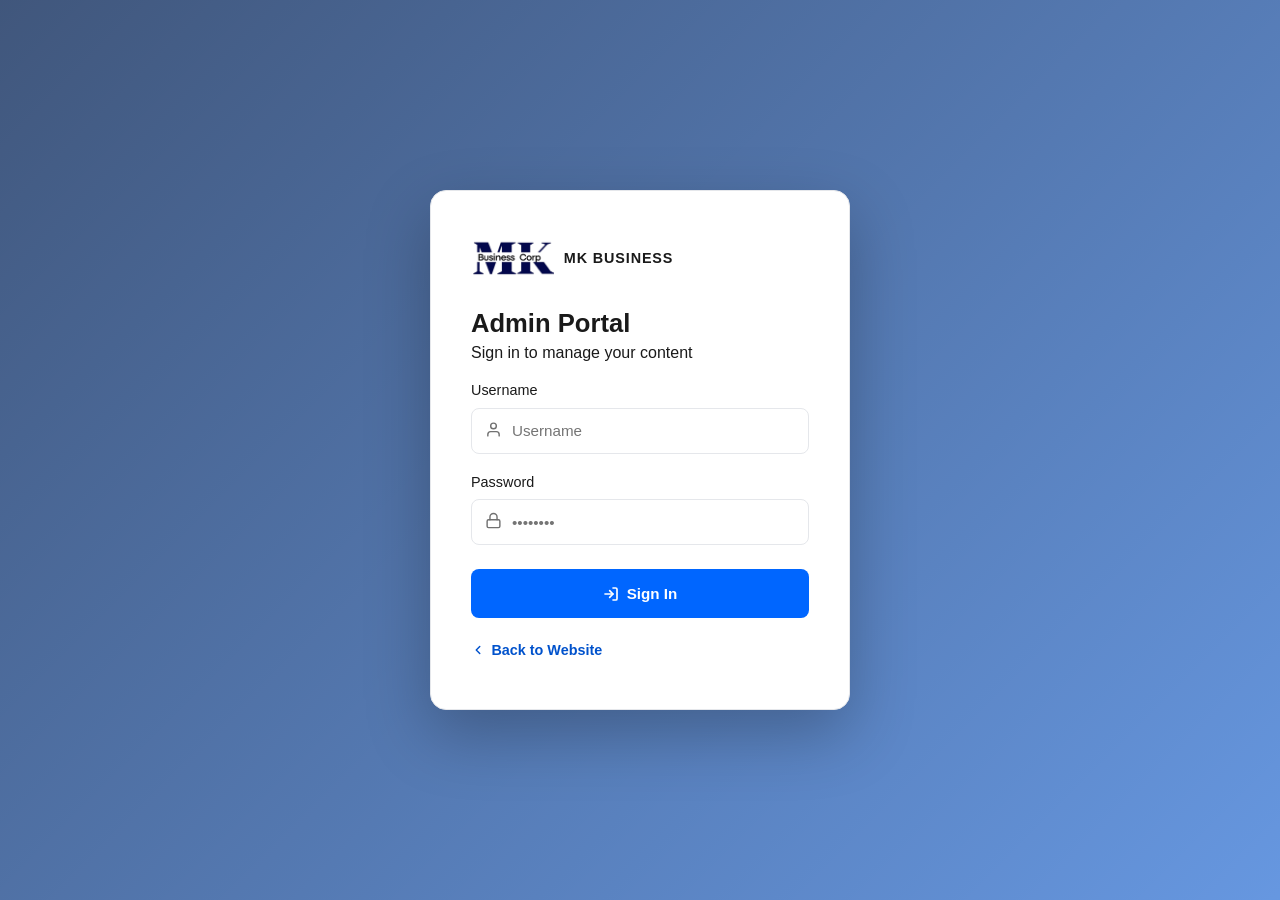
==== login.html @ 352972cd "changing" ====
<!DOCTYPE html>
<html lang="en">
<head>
  <meta http-equiv="Content-Security-Policy" content="default-src 'self'; script-src 'self' 'unsafe-inline' https://fonts.googleapis.com; style-src 'self' 'unsafe-inline' https://fonts.googleapis.com https://fonts.gstatic.com; font-src 'self' https://fonts.gstatic.com; img-src 'self' data: https://images.unsplash.com blob:; connect-src 'self' http://localhost:8080 http://127.0.0.1:8080 https://api.mkbusiness.uz;" />
  <meta name="robots" content="noindex, nofollow" />
  <meta charset="UTF-8" />
  <meta name="viewport" content="width=device-width, initial-scale=1.0" />
  <title>Admin Login — MK Business</title>
  <link rel="preconnect" href="https://fonts.googleapis.com" />
  <link href="https://fonts.googleapis.com/css2?family=Plus+Jakarta+Sans:wght@400;500;600;700;800&display=swap" rel="stylesheet" />
  <style>
    :root {
      --bg: #ffffff;
      --bg-alt: #f8fafb;
      --bg-secondary: #f0f3f8;
      --surface: #ffffff;
      --surface-hover: #f5f7f9;
      --text: #1a1a1a;
      --text-light: #717171;
      --accent: #0052cc;
      --accent-bright: #0066ff;
      --accent-dark: #003d99;
      --accent-soft: rgba(0, 102, 255, 0.08);
      --accent-glow: rgba(0, 102, 255, 0.12);
      --border: #e5e7eb;
      --shadow-lg: 0 12px 32px rgba(0, 0, 0, 0.12);
    }
    * { margin: 0; padding: 0; box-sizing: border-box; }
    html, body { min-height: 100%; }
    body {
      font-family: 'Plus Jakarta Sans', -apple-system, BlinkMacSystemFont, sans-serif;
      background:
        linear-gradient(135deg, rgba(0,30,80,0.75) 0%, rgba(0,82,204,0.6) 100%),
        url('https://images.unsplash.com/photo-1497366216548-37526070297c?w=1400&q=80&auto=format&fit=crop') center/cover no-repeat;
      color: var(--text);
      display: flex;
      align-items: center;
      justify-content: center;
      padding: 1.25rem;
      min-height: 100vh;
    }
    .login-container {
      width: 100%;
      max-width: 420px;
      background: var(--surface);
      border: 1px solid var(--border);
      border-radius: 1rem;
      box-shadow: 0 24px 64px rgba(0,0,0,0.25);
      padding: 3rem 2.5rem;
    }
    .login-brand {
      display: flex;
      align-items: center;
      gap: 0.6rem;
      margin-bottom: 2rem;
      text-decoration: none;
      color: var(--text);
      font-weight: 800;
      letter-spacing: 0.06em;
      text-transform: uppercase;
      font-size: 0.9rem;
    }
    .login-brand img {
      height: 38px;
      width: auto;
    }
    .login-form h2 {
      font-size: 1.6rem;
      margin-bottom: 0.4rem;
      color: var(--text);
      font-weight: 800;
    }
    .login-form > p {
      color: var(--text-light);
      margin-bottom: 2rem;
      font-size: 0.95rem;
    }
    .login-form { display: grid; gap: 1.25rem; }
    label { display: grid; gap: 0.6rem; font-size: 0.9rem; color: var(--text); font-weight: 500; }
    .input-wrap { position: relative; }
    .input-icon {
      position: absolute;
      left: 0.9rem;
      top: 50%;
      transform: translateY(-50%);
      pointer-events: none;
    }
    .input-icon svg { width: 17px; height: 17px; stroke: var(--text-light); stroke-width: 2; fill: none; stroke-linecap: round; stroke-linejoin: round; }
    input {
      width: 100%;
      border-radius: 0.5rem;
      border: 1px solid var(--border);
      background: var(--surface);
      color: var(--text);
      padding: 0.85rem 1rem 0.85rem 2.5rem;
      font-size: 0.95rem;
      transition: all 0.2s ease;
      font-family: inherit;
    }
    input:focus { outline: none; border-color: var(--accent-bright); background: var(--surface-hover); box-shadow: 0 0 0 3px var(--accent-soft); }
    .login-button {
      width: 100%;
      padding: 1rem;
      border-radius: 0.5rem;
      border: none;
      background: var(--accent-bright);
      color: white;
      font-weight: 700;
      font-size: 0.95rem;
      cursor: pointer;
      transition: all 0.3s ease;
      margin-top: 0.25rem;
      font-family: inherit;
      display: flex;
      align-items: center;
      justify-content: center;
      gap: 0.5rem;
    }
    .login-button:hover { background: var(--accent); box-shadow: 0 8px 20px rgba(0,102,255,0.3); transform: translateY(-2px); }
    .login-button:active { transform: translateY(0); }
    .error-message {
      display: none;
      padding: 0.9rem 1rem;
      background: #fff0f0;
      border: 1px solid #fcc;
      border-radius: 0.5rem;
      color: #c33;
      font-size: 0.9rem;
      align-items: center;
      gap: 0.5rem;
    }
    .error-message.show { display: flex; }
    .hint-box {
      background: var(--accent-soft);
      border: 1px solid var(--accent-glow);
      border-radius: 0.5rem;
      padding: 0.85rem 1rem;
      font-size: 0.85rem;
      color: var(--accent-dark);
      margin-top: 0.5rem;
    }
    .hint-box strong { display: block; margin-bottom: 0.25rem; font-size: 0.8rem; text-transform: uppercase; letter-spacing: 0.06em; }
    .back-link {
      display: inline-flex;
      align-items: center;
      gap: 0.4rem;
      margin-top: 1.5rem;
      color: var(--accent);
      text-decoration: none;
      font-weight: 600;
      font-size: 0.9rem;
      transition: gap 0.2s;
    }
    .back-link:hover { gap: 0.7rem; }
    
  </style>
</head>
<body>
  <div class="login-container">
    <a href="index.html" class="login-brand">
      <img src="logos/10.png" alt="MK Business" />
      <span>MK Business</span>
    </a>

    <form class="login-form" id="loginForm">
      <div>
        <h2>Admin Portal</h2>
        <p>Sign in to manage your content</p>
      </div>

      <div class="error-message" id="errorMessage">
        <svg width="16" height="16" viewBox="0 0 24 24" fill="none" stroke="currentColor" stroke-width="2" stroke-linecap="round" stroke-linejoin="round"><circle cx="12" cy="12" r="10"/><line x1="12" y1="8" x2="12" y2="12"/><line x1="12" y1="16" x2="12.01" y2="16"/></svg>
        <span id="errorText">Invalid credentials</span>
      </div>

      <label>
        <span><span data-en="Username" data-ru="Логин" data-uz="Foydalanuvchi nomi" data-kaa="Paydalanıwshı atı">Username</span></span>
        <div class="input-wrap">
          <span class="input-icon">
            <svg viewBox="0 0 24 24"><path d="M20 21v-2a4 4 0 0 0-4-4H8a4 4 0 0 0-4 4v2"/><circle cx="12" cy="7" r="4"/></svg>
          </span>
          <input type="text" id="username" placeholder="Username" autocomplete="username" required />
        </div>
      </label>

      <label>
        <span><span data-en="Password" data-ru="Пароль" data-uz="Parol" data-kaa="Parol">Password</span></span>
        <div class="input-wrap">
          <span class="input-icon">
            <svg viewBox="0 0 24 24"><rect x="3" y="11" width="18" height="11" rx="2" ry="2"/><path d="M7 11V7a5 5 0 0 1 10 0v4"/></svg>
          </span>
          <input type="password" id="password" placeholder="••••••••" autocomplete="current-password" required />
        </div>
      </label>

      <button type="submit" class="login-button">
        <svg width="16" height="16" viewBox="0 0 24 24" fill="none" stroke="currentColor" stroke-width="2.5" stroke-linecap="round" stroke-linejoin="round"><path d="M15 3h4a2 2 0 0 1 2 2v14a2 2 0 0 1-2 2h-4"/><polyline points="10 17 15 12 10 7"/><line x1="15" y1="12" x2="3" y2="12"/></svg>
        Sign In
      </button>


    </form>

    <a href="index.html" class="back-link">
      <svg width="14" height="14" viewBox="0 0 24 24" fill="none" stroke="currentColor" stroke-width="2.5" stroke-linecap="round" stroke-linejoin="round"><polyline points="15 18 9 12 15 6"/></svg>
      Back to Website
    </a>
  </div>

<!-- Скрипт обхода авторизации (работает полностью локально на фронтенде) -->
  <script>
    document.getElementById('loginForm').addEventListener('submit', function(e) {
      e.preventDefault(); // Запрещаем отправку запроса на бэкенд

      // 1. Записываем фейковый токен, который ожидает Auth guard в админке
      sessionStorage.setItem('adminToken', 'bypass-jwt-token-active-2026');
      
      // 2. Имитируем успешный ответ для других скриптов (если нужно)
      localStorage.setItem('token', 'bypass-jwt-token-active-2026');
      localStorage.setItem('username', document.getElementById('username').value || 'admin');
      localStorage.setItem('role', 'ROLE_ADMIN');

      // 3. Перенаправляем прямиком в админку
      // Если файл админки называется иначе (например, dashboard.html), замени имя тут:
      window.location.href = 'admin.html'; 
    });
  </script>
  
<script src="script.js"></script>
</body>
</html>
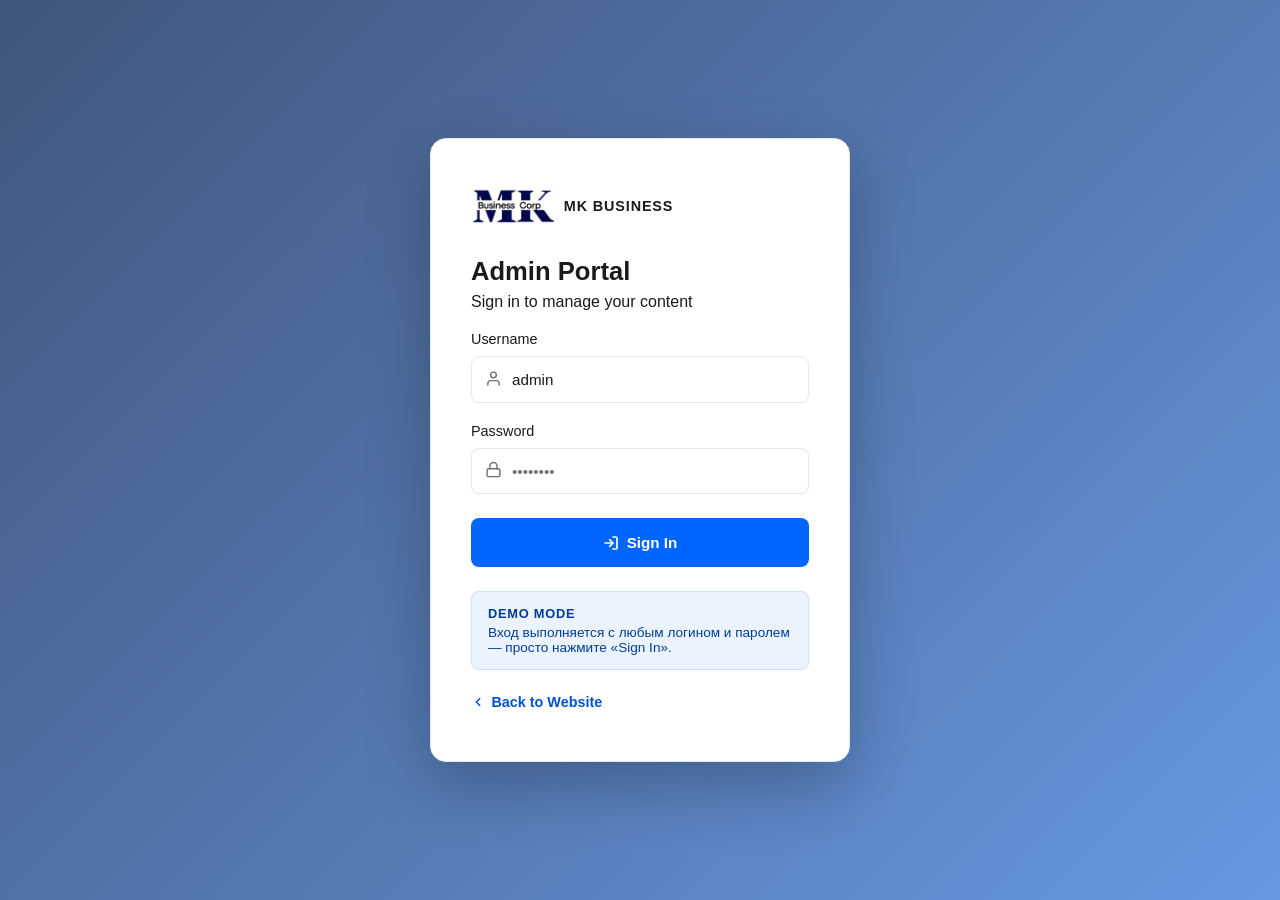
==== commit 1cdddff4: "Demo build: mock data + GitHub Pages CI" ====
--- a/login.html
+++ b/login.html
@@ -1,29 +1,19 @@
 <!DOCTYPE html>
-<html lang="en">
+<html lang="ru">
 <head>
-  <meta http-equiv="Content-Security-Policy" content="default-src 'self'; script-src 'self' 'unsafe-inline' https://fonts.googleapis.com; style-src 'self' 'unsafe-inline' https://fonts.googleapis.com https://fonts.gstatic.com; font-src 'self' https://fonts.gstatic.com; img-src 'self' data: https://images.unsplash.com blob:; connect-src 'self' http://localhost:8080 http://127.0.0.1:8080 https://api.mkbusiness.uz;" />
+  <meta charset="UTF-8" />
   <meta name="robots" content="noindex, nofollow" />
-  <meta charset="UTF-8" />
   <meta name="viewport" content="width=device-width, initial-scale=1.0" />
   <title>Admin Login — MK Business</title>
   <link rel="preconnect" href="https://fonts.googleapis.com" />
   <link href="https://fonts.googleapis.com/css2?family=Plus+Jakarta+Sans:wght@400;500;600;700;800&display=swap" rel="stylesheet" />
   <style>
     :root {
-      --bg: #ffffff;
-      --bg-alt: #f8fafb;
-      --bg-secondary: #f0f3f8;
-      --surface: #ffffff;
-      --surface-hover: #f5f7f9;
-      --text: #1a1a1a;
-      --text-light: #717171;
-      --accent: #0052cc;
-      --accent-bright: #0066ff;
-      --accent-dark: #003d99;
-      --accent-soft: rgba(0, 102, 255, 0.08);
-      --accent-glow: rgba(0, 102, 255, 0.12);
+      --bg: #ffffff; --surface: #ffffff; --surface-hover: #f5f7f9;
+      --text: #1a1a1a; --text-light: #717171;
+      --accent: #0052cc; --accent-bright: #0066ff; --accent-dark: #003d99;
+      --accent-soft: rgba(0, 102, 255, 0.08); --accent-glow: rgba(0, 102, 255, 0.12);
       --border: #e5e7eb;
-      --shadow-lg: 0 12px 32px rgba(0, 0, 0, 0.12);
     }
     * { margin: 0; padding: 0; box-sizing: border-box; }
     html, body { min-height: 100%; }
@@ -33,126 +23,53 @@
         linear-gradient(135deg, rgba(0,30,80,0.75) 0%, rgba(0,82,204,0.6) 100%),
         url('https://images.unsplash.com/photo-1497366216548-37526070297c?w=1400&q=80&auto=format&fit=crop') center/cover no-repeat;
       color: var(--text);
-      display: flex;
-      align-items: center;
-      justify-content: center;
-      padding: 1.25rem;
-      min-height: 100vh;
+      display: flex; align-items: center; justify-content: center;
+      padding: 1.25rem; min-height: 100vh;
     }
     .login-container {
-      width: 100%;
-      max-width: 420px;
-      background: var(--surface);
-      border: 1px solid var(--border);
-      border-radius: 1rem;
-      box-shadow: 0 24px 64px rgba(0,0,0,0.25);
-      padding: 3rem 2.5rem;
+      width: 100%; max-width: 420px; background: var(--surface);
+      border: 1px solid var(--border); border-radius: 1rem;
+      box-shadow: 0 24px 64px rgba(0,0,0,0.25); padding: 3rem 2.5rem;
     }
     .login-brand {
-      display: flex;
-      align-items: center;
-      gap: 0.6rem;
-      margin-bottom: 2rem;
-      text-decoration: none;
-      color: var(--text);
-      font-weight: 800;
-      letter-spacing: 0.06em;
-      text-transform: uppercase;
-      font-size: 0.9rem;
+      display: flex; align-items: center; gap: 0.6rem; margin-bottom: 2rem;
+      text-decoration: none; color: var(--text); font-weight: 800;
+      letter-spacing: 0.06em; text-transform: uppercase; font-size: 0.9rem;
     }
-    .login-brand img {
-      height: 38px;
-      width: auto;
-    }
-    .login-form h2 {
-      font-size: 1.6rem;
-      margin-bottom: 0.4rem;
-      color: var(--text);
-      font-weight: 800;
-    }
-    .login-form > p {
-      color: var(--text-light);
-      margin-bottom: 2rem;
-      font-size: 0.95rem;
-    }
+    .login-brand img { height: 38px; width: auto; }
+    .login-form h2 { font-size: 1.6rem; margin-bottom: 0.4rem; color: var(--text); font-weight: 800; }
+    .login-form > p { color: var(--text-light); margin-bottom: 2rem; font-size: 0.95rem; }
     .login-form { display: grid; gap: 1.25rem; }
     label { display: grid; gap: 0.6rem; font-size: 0.9rem; color: var(--text); font-weight: 500; }
     .input-wrap { position: relative; }
-    .input-icon {
-      position: absolute;
-      left: 0.9rem;
-      top: 50%;
-      transform: translateY(-50%);
-      pointer-events: none;
-    }
+    .input-icon { position: absolute; left: 0.9rem; top: 50%; transform: translateY(-50%); pointer-events: none; }
     .input-icon svg { width: 17px; height: 17px; stroke: var(--text-light); stroke-width: 2; fill: none; stroke-linecap: round; stroke-linejoin: round; }
     input {
-      width: 100%;
-      border-radius: 0.5rem;
-      border: 1px solid var(--border);
-      background: var(--surface);
-      color: var(--text);
-      padding: 0.85rem 1rem 0.85rem 2.5rem;
-      font-size: 0.95rem;
-      transition: all 0.2s ease;
-      font-family: inherit;
+      width: 100%; border-radius: 0.5rem; border: 1px solid var(--border);
+      background: var(--surface); color: var(--text);
+      padding: 0.85rem 1rem 0.85rem 2.5rem; font-size: 0.95rem;
+      transition: all 0.2s ease; font-family: inherit;
     }
     input:focus { outline: none; border-color: var(--accent-bright); background: var(--surface-hover); box-shadow: 0 0 0 3px var(--accent-soft); }
     .login-button {
-      width: 100%;
-      padding: 1rem;
-      border-radius: 0.5rem;
-      border: none;
-      background: var(--accent-bright);
-      color: white;
-      font-weight: 700;
-      font-size: 0.95rem;
-      cursor: pointer;
-      transition: all 0.3s ease;
-      margin-top: 0.25rem;
-      font-family: inherit;
-      display: flex;
-      align-items: center;
-      justify-content: center;
-      gap: 0.5rem;
+      width: 100%; padding: 1rem; border-radius: 0.5rem; border: none;
+      background: var(--accent-bright); color: white; font-weight: 700; font-size: 0.95rem;
+      cursor: pointer; transition: all 0.3s ease; margin-top: 0.25rem; font-family: inherit;
+      display: flex; align-items: center; justify-content: center; gap: 0.5rem;
     }
     .login-button:hover { background: var(--accent); box-shadow: 0 8px 20px rgba(0,102,255,0.3); transform: translateY(-2px); }
     .login-button:active { transform: translateY(0); }
-    .error-message {
-      display: none;
-      padding: 0.9rem 1rem;
-      background: #fff0f0;
-      border: 1px solid #fcc;
-      border-radius: 0.5rem;
-      color: #c33;
-      font-size: 0.9rem;
-      align-items: center;
-      gap: 0.5rem;
-    }
-    .error-message.show { display: flex; }
     .hint-box {
-      background: var(--accent-soft);
-      border: 1px solid var(--accent-glow);
-      border-radius: 0.5rem;
-      padding: 0.85rem 1rem;
-      font-size: 0.85rem;
-      color: var(--accent-dark);
-      margin-top: 0.5rem;
+      background: var(--accent-soft); border: 1px solid var(--accent-glow);
+      border-radius: 0.5rem; padding: 0.85rem 1rem; font-size: 0.85rem;
+      color: var(--accent-dark); margin-top: 0.25rem;
     }
     .hint-box strong { display: block; margin-bottom: 0.25rem; font-size: 0.8rem; text-transform: uppercase; letter-spacing: 0.06em; }
     .back-link {
-      display: inline-flex;
-      align-items: center;
-      gap: 0.4rem;
-      margin-top: 1.5rem;
-      color: var(--accent);
-      text-decoration: none;
-      font-weight: 600;
-      font-size: 0.9rem;
-      transition: gap 0.2s;
+      display: inline-flex; align-items: center; gap: 0.4rem; margin-top: 1.5rem;
+      color: var(--accent); text-decoration: none; font-weight: 600; font-size: 0.9rem; transition: gap 0.2s;
     }
     .back-link:hover { gap: 0.7rem; }
-    
   </style>
 </head>
 <body>
@@ -168,37 +85,35 @@
         <p>Sign in to manage your content</p>
       </div>
 
-      <div class="error-message" id="errorMessage">
-        <svg width="16" height="16" viewBox="0 0 24 24" fill="none" stroke="currentColor" stroke-width="2" stroke-linecap="round" stroke-linejoin="round"><circle cx="12" cy="12" r="10"/><line x1="12" y1="8" x2="12" y2="12"/><line x1="12" y1="16" x2="12.01" y2="16"/></svg>
-        <span id="errorText">Invalid credentials</span>
-      </div>
-
       <label>
-        <span><span data-en="Username" data-ru="Логин" data-uz="Foydalanuvchi nomi" data-kaa="Paydalanıwshı atı">Username</span></span>
+        <span>Username</span>
         <div class="input-wrap">
           <span class="input-icon">
             <svg viewBox="0 0 24 24"><path d="M20 21v-2a4 4 0 0 0-4-4H8a4 4 0 0 0-4 4v2"/><circle cx="12" cy="7" r="4"/></svg>
           </span>
-          <input type="text" id="username" placeholder="Username" autocomplete="username" required />
+          <input type="text" id="username" placeholder="admin" autocomplete="username" value="admin" />
         </div>
       </label>
 
       <label>
-        <span><span data-en="Password" data-ru="Пароль" data-uz="Parol" data-kaa="Parol">Password</span></span>
+        <span>Password</span>
         <div class="input-wrap">
           <span class="input-icon">
             <svg viewBox="0 0 24 24"><rect x="3" y="11" width="18" height="11" rx="2" ry="2"/><path d="M7 11V7a5 5 0 0 1 10 0v4"/></svg>
           </span>
-          <input type="password" id="password" placeholder="••••••••" autocomplete="current-password" required />
+          <input type="password" id="password" placeholder="••••••••" autocomplete="current-password" />
         </div>
       </label>
 
-      <button type="submit" class="login-button">
+      <button type="submit" class="login-button" id="loginBtn">
         <svg width="16" height="16" viewBox="0 0 24 24" fill="none" stroke="currentColor" stroke-width="2.5" stroke-linecap="round" stroke-linejoin="round"><path d="M15 3h4a2 2 0 0 1 2 2v14a2 2 0 0 1-2 2h-4"/><polyline points="10 17 15 12 10 7"/><line x1="15" y1="12" x2="3" y2="12"/></svg>
         Sign In
       </button>
 
-
+      <div class="hint-box">
+        <strong>Demo mode</strong>
+        Вход выполняется с любым логином и паролем — просто нажмите «Sign In».
+      </div>
     </form>
 
     <a href="index.html" class="back-link">
@@ -207,25 +122,28 @@
     </a>
   </div>
 
-<!-- Скрипт обхода авторизации (работает полностью локально на фронтенде) -->
+  <!-- ДЕМО-ВХОД: никаких запросов к бэкенду. Любые (или пустые) данные → в админку. -->
   <script>
-    document.getElementById('loginForm').addEventListener('submit', function(e) {
-      e.preventDefault(); // Запрещаем отправку запроса на бэкенд
+    function demoLogin() {
+      // Токен, который проверяет auth-guard в admin.html
+      sessionStorage.setItem('adminToken', 'demo-token-2026');
+      // Для приветствия в шапке админки
+      var usernameEl = document.getElementById('username');
+      localStorage.setItem('username', (usernameEl && usernameEl.value.trim()) || 'admin');
+      localStorage.setItem('token', 'demo-token-2026');
+      localStorage.setItem('role', 'ROLE_ADMIN');
+      window.location.href = 'admin.html';
+    }
 
-      // 1. Записываем фейковый токен, который ожидает Auth guard в админке
-      sessionStorage.setItem('adminToken', 'bypass-jwt-token-active-2026');
-      
-      // 2. Имитируем успешный ответ для других скриптов (если нужно)
-      localStorage.setItem('token', 'bypass-jwt-token-active-2026');
-      localStorage.setItem('username', document.getElementById('username').value || 'admin');
-      localStorage.setItem('role', 'ROLE_ADMIN');
-
-      // 3. Перенаправляем прямиком в админку
-      // Если файл админки называется иначе (например, dashboard.html), замени имя тут:
-      window.location.href = 'admin.html'; 
+    document.getElementById('loginForm').addEventListener('submit', function (e) {
+      e.preventDefault();
+      demoLogin();
+    });
+    // Подстраховка: вход также по прямому клику на кнопку
+    document.getElementById('loginBtn').addEventListener('click', function (e) {
+      e.preventDefault();
+      demoLogin();
     });
   </script>
-  
-<script src="script.js"></script>
 </body>
-</html>
+</html>
